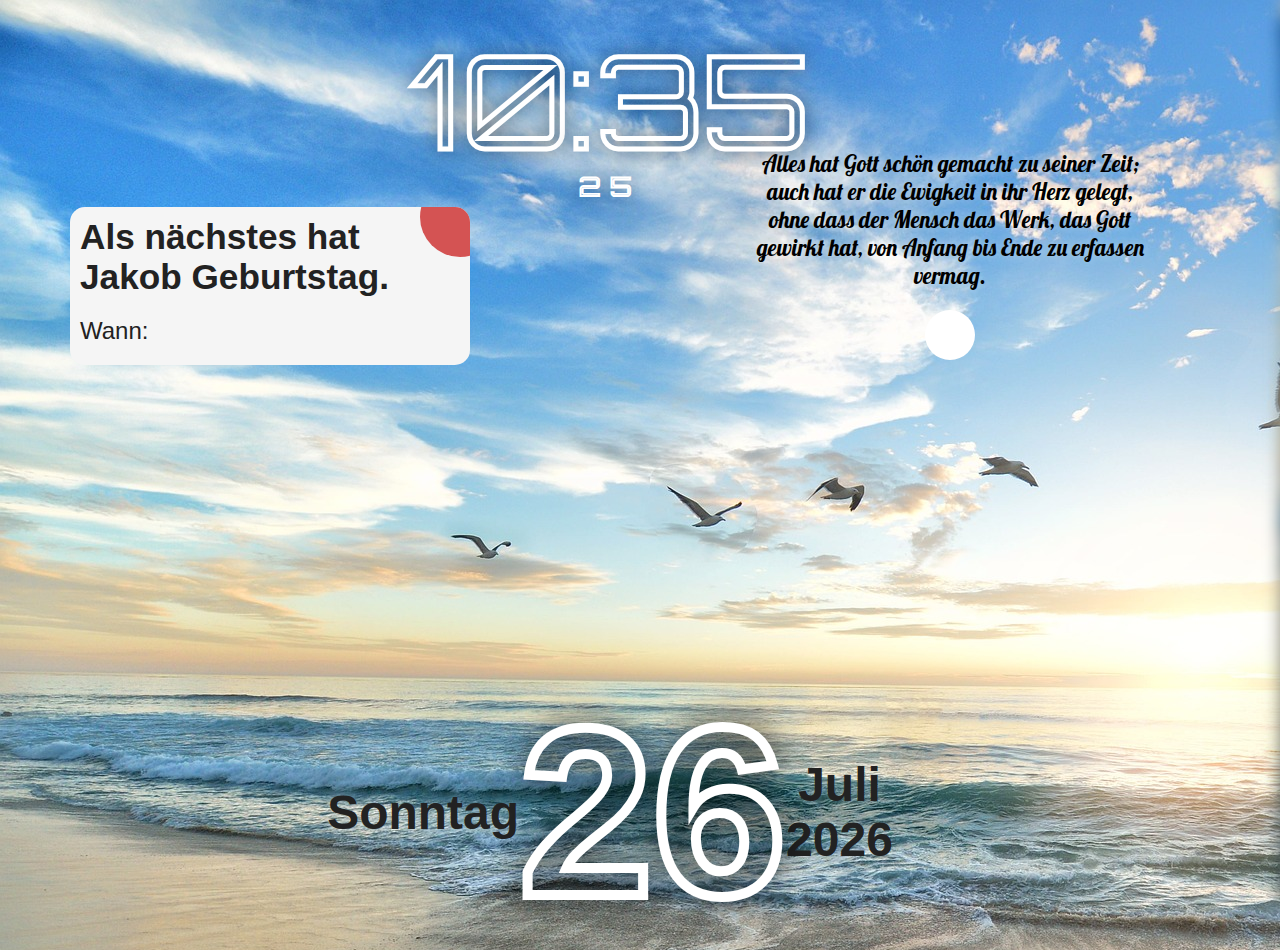
==== kalender/index.html @ d3d101d6 "AutoSave(Datei hinzugefügt | kalender\assets\images\birthday\balloons_gold-removebg-preview.png)" ====
<!DOCTYPE html>
<html lang="de">
<head>
    <meta charset="UTF-8" http-equiv="refresh" content="3600">
    <title>Kalender Wallpaper</title>
    <link rel="stylesheet" href="style.css">
</head>
<body>
    
    <!-- Wenn jemand Geburtstag hat -->
    <div class="birthday birthdayColor">
        <figure id="birthday">
            <img src="assets/images/birthday/balloon_blau-removebg-preview.png" alt="">
            <img src="assets/images/birthday/balloon_green.png" alt="">
            <img src="assets/images/birthday/balloon_lilapng-removebg-preview.png" alt="">
            <img src="assets/images/birthday/balloon_rot-removebg-preview.png" alt="">
            <img src="assets/images/birthday/balloons_gold-removebg-preview.png" alt="">
        </figure>
        <div class="birthdayCard">
            <div class="bubble"></div>
            <h3 id="birthdayMassage"></h3>
            <p id="birthdayTime"></p>
        </div>
    </div>

<img src="" alt="">
    <!-- Gott & du Kalender -->
    <article class="biblecalendar">
        <div class="box">
            <!-- Datum -->
            <div class="date">
                <p id="dayname"></p>
                <p id="day"></p>
                <div>
                    <p id="month"></p>
                    <p id="year"></p>
                </div>
            </div>
            <!-- Verse -->
            <div class="verse">
                <div class="texte">
                    <p id="verse"></p>
                </div>
                <div class="more">
                    <i class="fa-solid fa-plus"></i>
                    <div class="texte">
                        <h2 id="headline_texte"></h2>
                        <hr class="birthdayColor">
                        <div class="text_p">
                            <p id="texte"></p>
                        </div>
                    </div>
                </div>
            </div>
            <!-- Uhr -->
            <div class="clock">
                <p id="hour"></p>:
                <p id="minute"></p>
                <p id="second"></p>
            </div>
            <!-- Tag -->
            <!-- <div class="day">

            </div> -->
        </div>
        <i onclick="scrollright()" class="fa-solid fa-chevron-right birthdayColor"></i>
    </article>


    <!-- Geburtstagskalender -->
    <article class="birthdaycalendar backgImage" style="background-color: black;">
        <i onclick="scrollleft()" class="fa-solid fa-chevron-left birthdayColor"></i>
        <div id="birthdayMain" class="main">
            <h1 id="noBirthday">In den nächsten 2 Wochen gibt es keine dir bekannten Geburtstage</h1>
        </div>
    </article>


    <script src="assets/javascript/kitFontawesome.js"></script>
    <script src="assets/javascript/script.js"></script>

</body>
</html>
---- kalender/style.css ----
@font-face
{
    src: url("assets/fontfamilys/GreatVibes-Regular.ttf");
    font-family: "GreatVibes-Regular";
}
@font-face
{
    src: url("assets/fontfamilys/Orbitron-Regular.ttf");
    font-family: "Orbitron-Regular";
}
@font-face
{
    src: url("assets/fontfamilys/Lobster-Regular.ttf");
    font-family: "Lobster-Regular";
}
@font-face
{
    src: url("assets/fontfamilys/Quicksand-VariableFont_wght.ttf");
    font-family: "Quicksand-VariableFont_wght";
}
@import url('https://fonts.googleapis.com/css2?family=Comic+Neue&family=Dancing+Script&family=Major+Mono+Display&family=Quicksand&display=swap');
*
{
    margin: 0;
    padding: 0;
    box-sizing: border-box;
    font-family: 'Franklin Gothic Medium', 'Arial Narrow', Arial, sans-serif;
    scroll-behavior: smooth;
}
body
{
    display: flex;
    position: absolute;
    width: 200%;
    overflow: hidden;
}
.biblecalendar,
.birthdaycalendar
{
    width: 100%;
    height: 100vh;
    background-size: cover;
    display: flex;
    justify-content: center;
    align-items: center;
    position: relative;
}
.box
{
    width: 100%;
    height: 600px;
    background: transparent;
    position: relative;
}


/* Datum */
.box .date
{
    position: absolute;
    width: 40%;
    background: transparent;
    left: 0;
    bottom: -200px;
    display: flex;
    justify-content: center;
    align-items: center;
    /* flex-direction: column; */
    text-align: center;
    left: calc(50% - (40% / 2));
}
.box .date p
{
    color: #222;
    font-size: 3em;
    font-weight: bolder;
}
.box .date p:nth-child(1),
.box .date p:nth-child(3),
.box .date p:nth-child(5)
{
    text-shadow: 0 0 10px rgba(255, 255, 255, 0.4);   
}
#day
{
    color:transparent;
    font-size: 15em;
    -webkit-text-stroke: 10px white;
    filter: drop-shadow(0 0 15px black);
}


/* Vers und Text */
.verse
{
    width: 400px;
    height: auto;
    background: transparent;
    float: right;
    display: flex;
    flex-direction: column;
    align-items: center;
    margin-right: 70px;
}
.more
{
    width: 50px;
    height: 50px;
    background: white;
    border-radius: 50%;
    transition: 1s;
    display: flex;
    justify-content: center;
    align-items: center;
    overflow: hidden;
}
.more:hover
{
    border-radius: 8px;
    width: 400px;
    height: 650px;
    padding: 10px 20px;
    justify-content: start;
    align-items: start;
    transform: translateY(-100px);
    box-shadow: 0 5px 15px rgba(0, 0, 0, 0.5);
}
.more i
{
    position: absolute;
    font-size: 1.3em;
}
.more:hover i
{
    display: none;
}
.more .texte
{
    display: none;
}
.more:hover .texte
{
    display: block;
}
.more .texte p
{
    font-family: "Quicksand-VariableFont_wght";
    font-size: 1.1em;
}
.more .texte h2
{
    font-family: "Quicksand-VariableFont_wght";
}
.verse > .texte p
{
    font-family: "Lobster-Regular";
    font-size: 1.4em;
    text-align: center;
    margin-bottom: 20px;
    text-shadow: 0 0 10px rgba(255, 255, 255, 0.4);
}
.more .texte hr
{
    height: 5px;
    background: var(--color);
    border: none;
    border-radius: 50px;
    margin: 5px 0;
}

/* .box .verse
{
    position: absolute;
    width: 40%;
    height: 100%;
    background: transparent;
    right: 0;
    top: 0;
    display: flex;
    justify-content: center;
    align-items: center;
    text-align: center;
    perspective: 1000px;
}
.box .box_verse-texte
{
    width: 500px;
    height: 650px;
    /* background: #edb66ccc;
    /* background: #7FB7C7cc;
    margin-left: 50px;
    position: absolute;
    display: flex;
    justify-content: center;
    align-items: center;
    margin-top: 100px;
    transform-style: preserve-3d;
    transform: rotateY(0deg);
    transition: 1s;
    margin-bottom: 50px;
    /* box-shadow: 0 0 20px rgba(0, 0, 0, 0.8);
}
.box .box_verse-texte .texte
{
    margin-top: 0px;
    width: 90%;
    /* background: white;
    position: absolute;
    backface-visibility: hidden;
    transition: 1s;
    /* box-shadow: 0 5px 10px rgba(0, 0, 0, 0.5);
    padding: 0 10px;
}
.box .box_verse-texte .texte:nth-child(2)
{
    transform: rotateY(180deg);
    text-align: left;
}
.box .box_verse-texte .texte:nth-child(2) hr
{
    width: 120px;
    height: 10px;
    border-radius: 20px;
    background: #b2d6eb;
    border: none;
    margin-left: 10px;
    margin-top: 10px;
}
.box .box_verse-texte .texte:nth-child(2) h2
{
    margin-left: 10px;
    font-family: "Quicksand-VariableFont_wght";
    margin-top: 30px;
}
.box .box_verse-texte .texte #texte
{
    line-height: 20px;
    font-size: 1.2em;
    font-family: "Quicksand-VariableFont_wght";
}
.box .box_verse-texte .texte .text_p #texte 
{
    padding: 10px 10px;
}
.box .box_verse-texte .texte p
{
    font-size: 1.7em;
    color: #123;
    font-weight: bolder;
    line-height: 40px;
    filter: drop-shadow(0 0 5px rgba(255,255,255,0.8));
    font-family: "Lobster-Regular";
    /* font-family: "Comic Neue", cursive;
}
.more
{
    width: 50px;
    height: 50px;
    background: white;
    border-radius: 50%;
    display: flex;
    justify-content: center;
    align-items: center;
    position: absolute;
    bottom: 100px;
    cursor: pointer;
}
.more i
{

font-size: 1.3em;
} */


/* Uhr */
.box .clock
{
    width: 1000px;
    height: 200px;
    background: transparent;
    position: absolute;
    left: calc(50% - 1000px / 2);
    top: -150px;
    display: flex;
    justify-content: center;
    align-items: center;
    font-size: 8em;
    -webkit-text-stroke: 1px #ffffff;
    text-shadow: 0 0 20px rgba(0, 0, 0, 0.4);
    color: transparent;
    font-weight: bold;
    font-family: "Orbitron-Regular";
}
.box .clock p
{
    font-family: "Orbitron-Regular";
}
.box .clock #second
{
    font-size: 0.2em;
    top: 170px;
    letter-spacing: 10px;
    position: absolute;
}


.box .day
{
    display: flex;
    justify-content: center;
    align-items: center;
    width: 800px;
    height: 200px;
    background: transparent;
    position: absolute;
    left: calc(50% - 800px / 2);
    top: 550px;
}
.box .day p
{
    font-family: "GreatVibes-Regular";
    font-size: 6em;
    letter-spacing: 20px;
    -webkit-text-stroke: 1px white;
    color: #9da838;
    font-weight: lighter;
    text-shadow: 0 0 20px rgba(0, 0, 0, 0.4);
}
.fa-chevron-left,
.fa-chevron-right
{
    opacity: 0;
    font-size: 2.1em;
    color: white;
    padding: 48.5vh 30px;
    display: flex;
    align-items: center;
    transition: 0.2s;
    cursor: pointer;
    float: right;
    background: linear-gradient(to right, transparent, var(--color));
}
.fa-chevron-left:hover,
.fa-chevron-right:hover
{
    opacity: 1;    
}



/* Birthdaycalendar */
.birthdaycalendar::before
{
    content: '';
    position: absolute;
    width: 100%;
    height: 100%;
    top: 0;
    left: 0;
    background-image: var(--backgImage);
    background-size: cover;
    background-position: 0 20%;
    filter: blur(8px) brightness(0.8);
}
.birthdaycalendar i                             
{
    position: absolute;
    left: 0;
    background: linear-gradient(to left, transparent, var(--color));
}
.main
{
    z-index: 4;
    display: flex;
    justify-content: center;
    width: 90%;
    flex-wrap: wrap;
}

/* Der Kalender */
.calendar
{
    width: 370px;
    height: 520px;
    background: white;
    border-radius: 10px;
    overflow: hidden;
    margin: 10px 20px;
}
.calendar h1
{
    text-align: center;

}
figure
{
    position: relative;
}
figure img
{
    width: 370px;
    height: 250px;
    object-fit: cover;
    object-position: 0 25%;
}
figcaption
{
    position: absolute;
    top: 0;
    padding: 20px;
    font-size: 1.4em;
    color: #222;
    text-shadow: 0 0 10px rgba(255, 255, 255, 0.4);
}
.info
{
    display: flex;
    flex-direction: column;
    align-items: center;
}
.info h2
{
    font-size: 2.5em;
    text-align: center;
}
.countdown
{
    display: flex; 
    font-size: 2.5em;
    margin-top: 25px;
}
.countdown p
{
    background: #2b2b2b;
    color: white;
    margin: 0 5px;
    width: 80px;
    padding: 20px 0;
    text-align: center;
    box-shadow: 0 0 10px rgba(0, 0, 0, 0.5),
                inset 0 -5px 10px rgba(0, 0, 0, 0.8),
                inset 0 5px 10px rgba(255, 255, 255, 0.4);
}

/* Balloons */
.birthday figure
{
    top: 1800px;
    position: fixed;
}
.birthday figure img
{
    position: absolute;
    width: 100px;
    overflow: visible;
}
.birthday figure img:nth-child(1)
{
    left: 20%;
    transform: translateY(100px);
}
.birthday figure img:nth-child(2)
{
    right: -1600px;
    transform: translateY(400px);
}
.birthday figure img:nth-child(3)
{
    right: -1300px;
    transform: translateY(-400px);
}
.birthday figure img:nth-child(4)
{
    left: 400px;
    transform: translateY(-500px);
}
.birthday figure img:nth-child(5)
{
    left: 700px;
    transform: translateY(200px);
}

/* Geburtstagskarte */
.birthdayColor
{
    --color: #e788ff;
}
.birthdayCard
{
    width: 400px;
    height: auto;
    background: #f5f5f5;
    color: #222;
    position: absolute;
    top: 23%;
    left: 70px;
    border-radius: 15px;
    padding: 10px;
    overflow: hidden;
    z-index: 100;
}
.birthdayCard:hover .bubble
{
    width: 100%;
    height: 100%;
    top: 0;
    right: 0;
    border-radius: 0%;
}
/* .birthdayCard:hover #birthdayTime span
{
    color: white;
} */
#birthdayMassage
{
    font-size: 2.2em;
    z-index: 2;
}
#birthdayTime
{
    margin-top: 20px;
    margin-bottom: 10px;
    font-size: 1.5em;
    z-index: 2;
}
#birthdayTime span
{
    color: #f5f5f5;
}
.bubble
{
    width: 80px;
    height: 80px;
    background: var(--color);
    position: absolute;
    right: -30px;
    top: -30px;
    border-radius: 50%;
    transition: 0.3s;
    z-index: -1;
}


#noBirthday
{
    color: #222;
    text-shadow: 0 0 5px rgba(255, 255, 255, 0.4);
    font-size: 4em;
    text-align: center;
    padding: 0 200px;
    display: none;
}
.birthdays
{
    font-size: 3em;
    color: #222;
}
.juhu
{
    background: cyan;
    animation: rgb 3s linear infinite;
}
@keyframes rgb
{
    0%
    {
        filter: hue-rotate(0);
    }
    100%
    {
        filter: hue-rotate(360deg);
    }
}
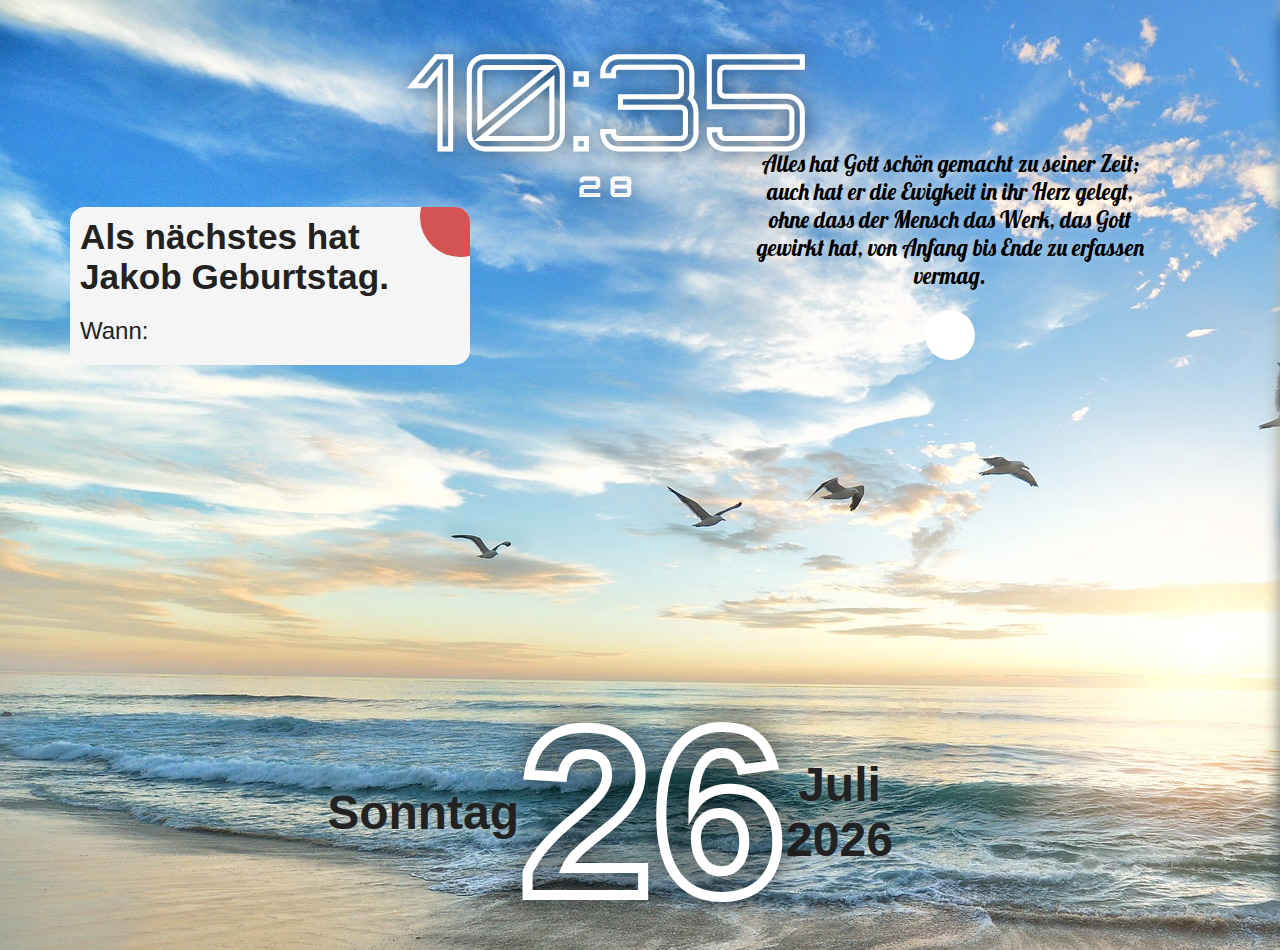
==== commit 09c7a9f1: "AutoSave(Datei Geändert | kalender\index.html)" ====
--- a/kalender/index.html
+++ b/kalender/index.html
@@ -2,7 +2,7 @@
 <html lang="de">
 <head>
     <meta charset="UTF-8" http-equiv="refresh" content="3600">
-    <title>Kalender Wallpaper</title>
+    <title>Kalender Wallpaper von Jim</title>
     <link rel="stylesheet" href="style.css">
 </head>
 <body>
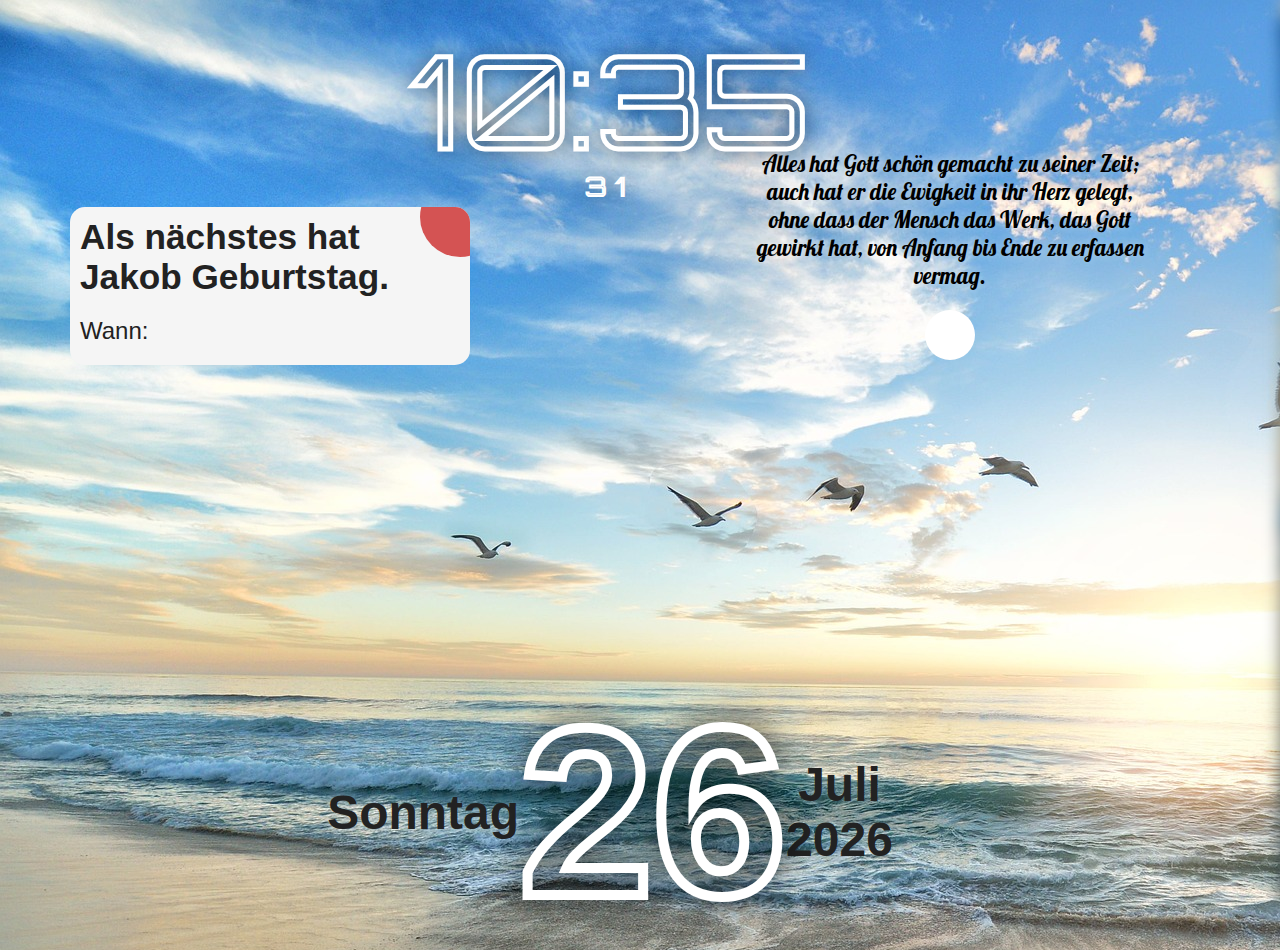
==== commit fea8321c: "AutoSave(Datei Geändert | kalender\index.html)" ====
--- a/kalender/index.html
+++ b/kalender/index.html
@@ -2,7 +2,7 @@
 <html lang="de">
 <head>
     <meta charset="UTF-8" http-equiv="refresh" content="3600">
-    <title>Kalender Wallpaper von Jim</title>
+    <title>Kalender Wallpaper</title>
     <link rel="stylesheet" href="style.css">
 </head>
 <body>
